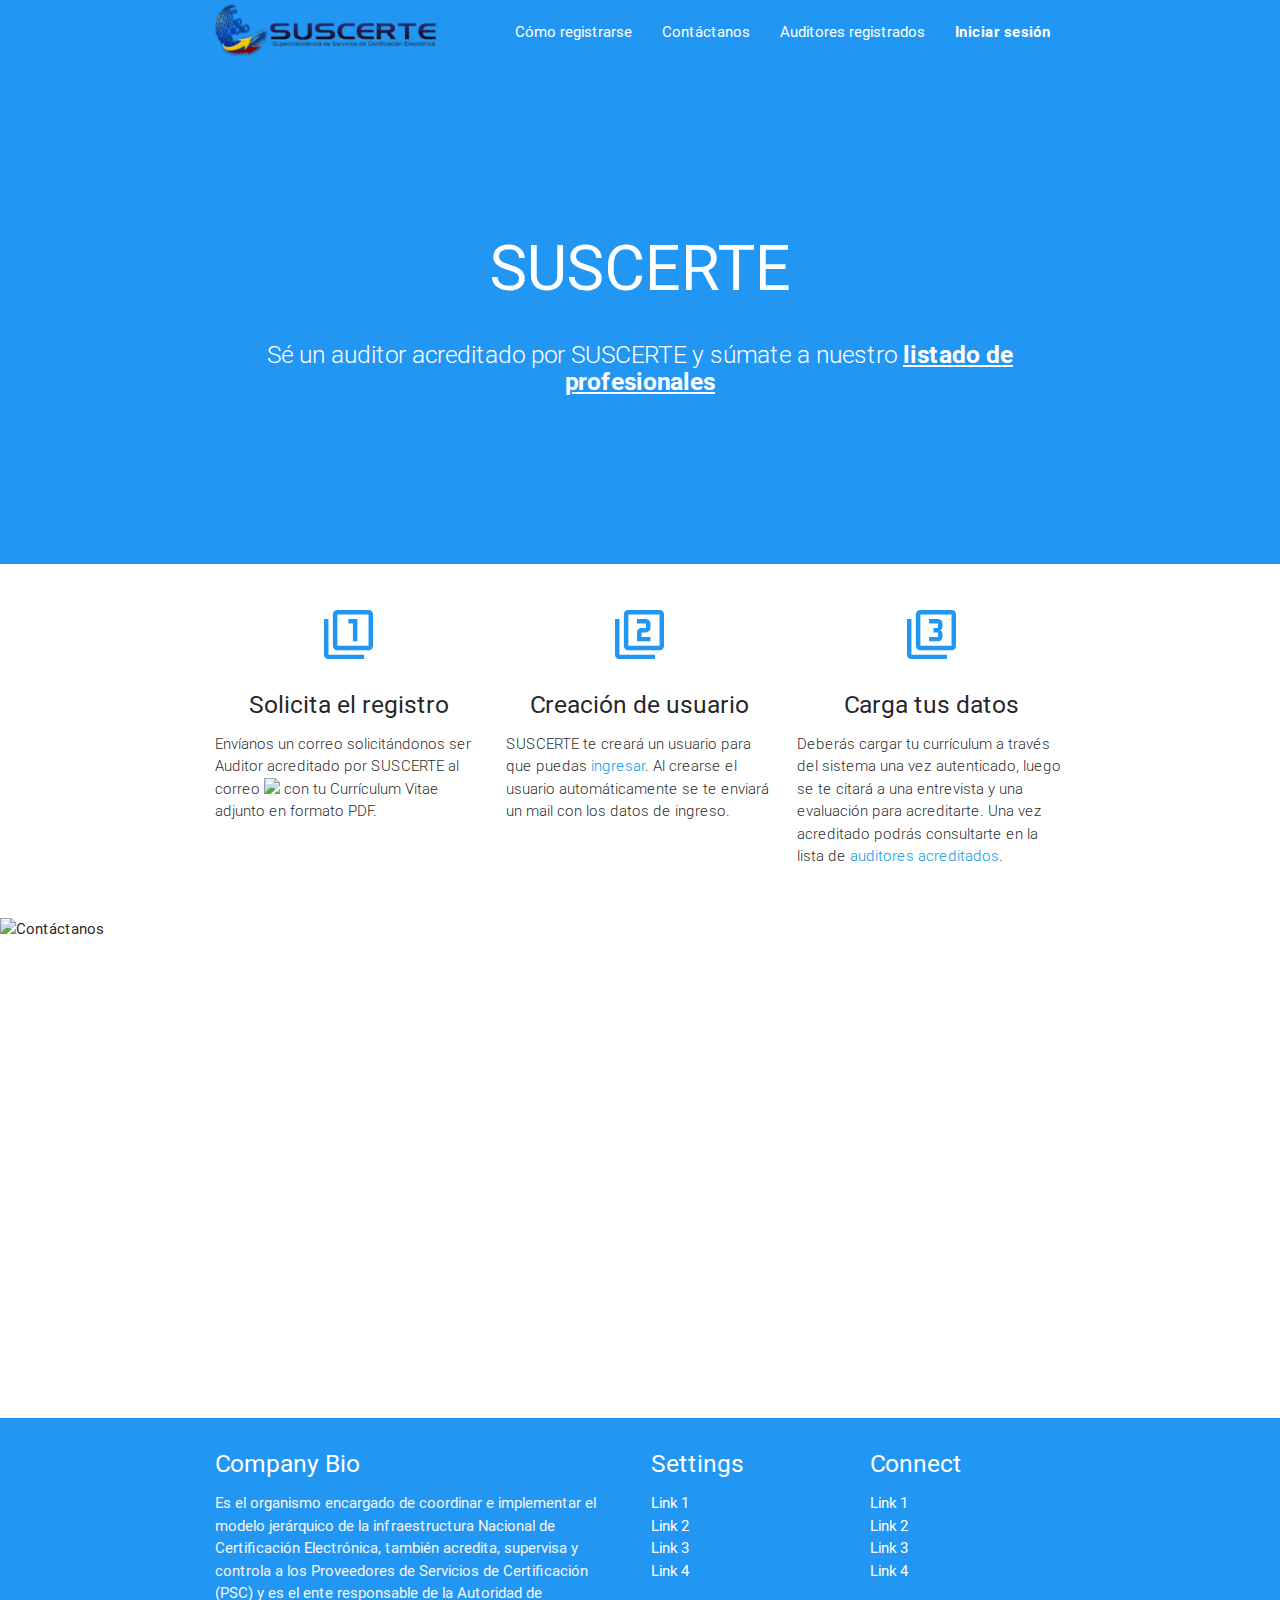
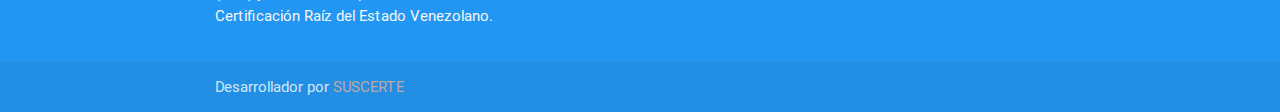
==== index.html @ edab5889 "Mejorando interfaz" ====
<!DOCTYPE html>
<html lang="en">
<head>
  <meta http-equiv="Content-Type" content="text/html; charset=UTF-8"/>
  <meta name="viewport" content="width=device-width, initial-scale=1, maximum-scale=1.0, user-scalable=no"/>
  <link rel="shortcut icon" href="static/images/favicon.ico" />
  <title>Registro de Auditores - SUSCERTE</title>

  <!-- CSS  -->
  <link href="static/css/styles.css" type="text/css" rel="stylesheet" media="screen,projection"/>
  <link href="static/css/materialize.css" type="text/css" rel="stylesheet" media="screen,projection"/>
</head>
<body>

  <header>
  <nav role="navigation" class="blue z-depth-0">
    <div class="nav-wrapper container">
      <a id="logo-container" href="index.html" class="brand-logo black-text"><img height=60px src="static/images/logo_suscerte.png"></a>
      <ul class="right hide-on-med-and-down">
        <li><a href="#">Cómo registrarse</a></li>
        <li><a href="#">Contáctanos</a></li>
        <li><a href="#">Auditores registrados</a></li>
        <li><a href="#"><b>Iniciar sesión</b></a></li>
      </ul>

      <ul id="nav-mobile" class="side-nav blue darken-1">
        <li><a href="#">Cómo registrarse</a></li>
        <li><a href="#">Contáctanos</a></li>
        <li><a href="#">Auditores registrados</a></li>
        <li><a class="active" class=" white-text" href="#"><b>Iniciar sesión</b></a></li>
      </ul>
      <a href="#" data-activates="nav-mobile" class="button-collapse"><i class="mdi-navigation-menu"></i></a>
    </div>
  </nav>
  </header>

  <main>
  
  <div class="parallax-container valign-wrapper">
      <div class="container">
        <h1 class="header center white-text">SUSCERTE</h1>
        <div class="row center">
          <h5 class="header col s12 light white-text">Sé un auditor acreditado por SUSCERTE y súmate a nuestro <b><u><a class="white-text" href=#>listado de profesionales</a></u></b></h5>
        </div>
      </div>
    <div class="parallax blue"></div>
  </div>

  <div class="container">
    <div class="section">
      <!--   Icon Section   -->
      <div class="row">
        <div class="col s12 m4">
          <div class="icon-block">
            <h2 class="center blue-text"><i class="mdi-image-filter-1"></i></h2>
            <h5 class="center">Solicita el registro</h5>

            <p class="light">Envíanos un correo solicitándonos ser Auditor acreditado por SUSCERTE al correo <img src="/main/static/images/correo_ra.png"> con tu Currículum Vitae adjunto en formato PDF.</p>
          </div>
        </div>

        <div class="col s12 m4">
          <div class="icon-block">
            <h2 class="center blue-text"><i class="mdi-image-filter-2"></i></h2>
            <h5 class="center">Creación de usuario</h5>

            <p class="light">SUSCERTE te creará un usuario para que puedas <a href="index.html">ingresar</a>. Al crearse el usuario automáticamente se te enviará un mail con los datos de ingreso.</p>
          </div>
        </div>

        <div class="col s12 m4">
          <div class="icon-block">
            <h2 class="center blue-text"><i class="mdi-image-filter-3"></i></h2>
            <h5 class="center">Carga tus datos</h5>

            <p class="light">Deberás cargar tu currículum a través del sistema una vez autenticado, luego se te citará a una entrevista y una evaluación para acreditarte. Una vez acreditado podrás consultarte en la lista de <a href="{% url 'listado_auditores' %}">auditores acreditados</a>.</p>
          </div>
        </div>
      </div>

    </div>
  </div>


  <div id="index-contact-us" class="parallax-container">
    <div class="section no-pad-bot">
      <div class="container">
        <br /><br />
        <h1 class="center white-text lighten-5">Contáctanos</h1>
        <div class="row center">
          <h5 class="header col s12 light white-text">A modern responsive front-end framework based on Material Design</h5>
        </div>
      </div>
    </div>
    <div class="parallax"><img src="static/images/caracas.jpg" alt="Contáctanos"></div>
  </div>











  
  </main>

  <!--  Scripts-->
  <script src="static/js/jquery-2.1.1.min.js"></script>
  <script src="static/js/materialize.js"></script>
  <script src="static/js/init.js"></script>
  <script>
    $('.datepicker').pickadate({
    selectMonths: true, // Creates a dropdown to control month
    selectYears: 200,
    format: 'dd/mm/yyyy',
    });
  </script>

  </body>
<footer>
  <div class="page-footer blue">
    <div class="container">
      <div class="row">
        <div class="col l6 s12">
          <h5 class="white-text">Company Bio</h5>
          <p class="grey-text text-lighten-4">Es el organismo encargado de coordinar e implementar el modelo jerárquico de la infraestructura Nacional de Certificación Electrónica, también acredita, supervisa y controla a los Proveedores de Servicios de Certificación (PSC) y es el ente responsable de la Autoridad de Certificación Raíz del Estado Venezolano.</p>


        </div>
        <div class="col l3 s12">
          <h5 class="white-text">Settings</h5>
          <ul>
            <li><a class="white-text" href="#!">Link 1</a></li>
            <li><a class="white-text" href="#!">Link 2</a></li>
            <li><a class="white-text" href="#!">Link 3</a></li>
            <li><a class="white-text" href="#!">Link 4</a></li>
          </ul>
        </div>
        <div class="col l3 s12">
          <h5 class="white-text">Connect</h5>
          <ul>
            <li><a class="white-text" href="#!">Link 1</a></li>
            <li><a class="white-text" href="#!">Link 2</a></li>
            <li><a class="white-text" href="#!">Link 3</a></li>
            <li><a class="white-text" href="#!">Link 4</a></li>
          </ul>
        </div>
      </div>
    </div>
    <div class="footer-copyright">
      <div class="container">
      Desarrollador por <a class="brown-text text-lighten-3" href="http://suscerte.gob.ve">SUSCERTE</a>
      </div>
    </div>
  </div>
</footer>
</html>
---- static/css/styles.css ----
body {
    display: flex;
    min-height: 100vh;
    flex-direction: column;
}

main {
    flex: 1 0 auto;
}
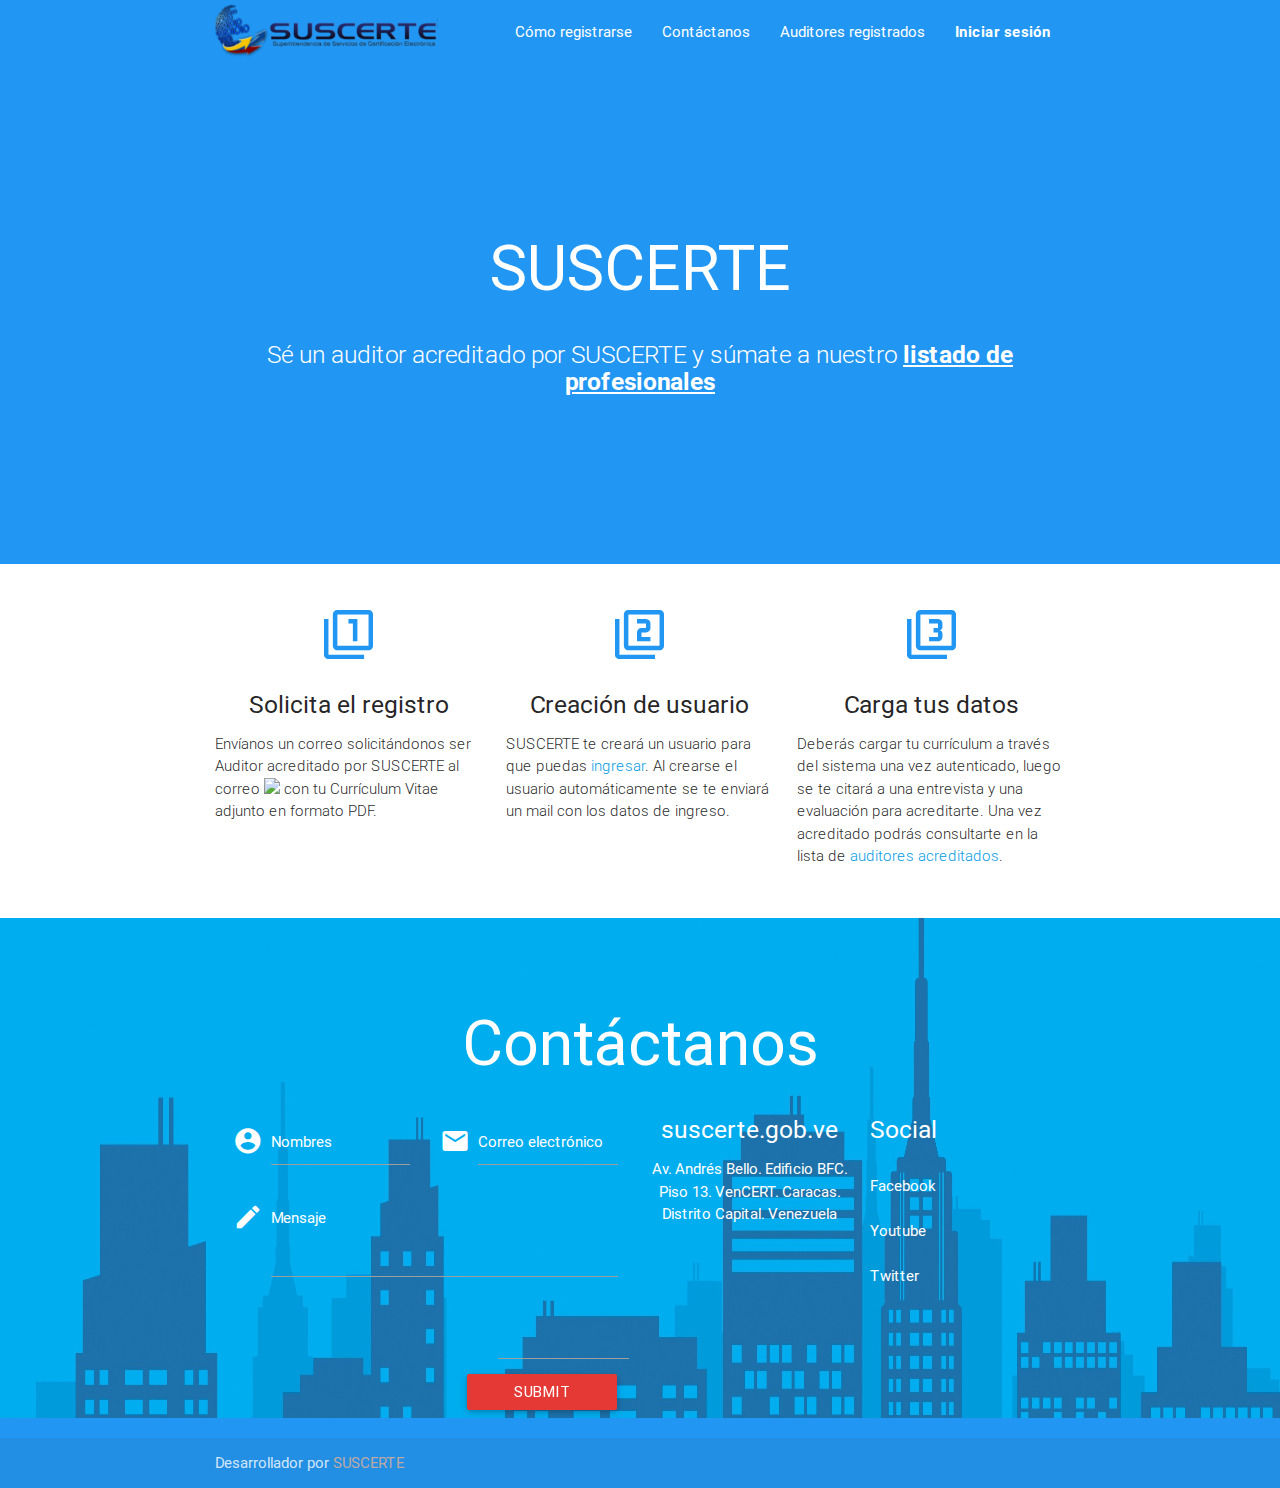
==== commit 953739a0: "Añadiendo dirección física" ====
--- a/index.html
+++ b/index.html
@@ -9,6 +9,7 @@
   <!-- CSS  -->
   <link href="static/css/styles.css" type="text/css" rel="stylesheet" media="screen,projection"/>
   <link href="static/css/materialize.css" type="text/css" rel="stylesheet" media="screen,projection"/>
+  <link href="static/font-awesome/css/font-awesome.css" type="text/css" rel="stylesheet" media="screen,projection"/>
 </head>
 <body>
 
@@ -27,7 +28,7 @@
         <li><a href="#">Cómo registrarse</a></li>
         <li><a href="#">Contáctanos</a></li>
         <li><a href="#">Auditores registrados</a></li>
-        <li><a class="active" class=" white-text" href="#"><b>Iniciar sesión</b></a></li>
+        <li><a class="white-text" href="#"><b>Iniciar sesión</b></a></li>
       </ul>
       <a href="#" data-activates="nav-mobile" class="button-collapse"><i class="mdi-navigation-menu"></i></a>
     </div>
@@ -88,21 +89,77 @@
         <br /><br />
         <h1 class="center white-text lighten-5">Contáctanos</h1>
         <div class="row center">
-          <h5 class="header col s12 light white-text">A modern responsive front-end framework based on Material Design</h5>
+          <div class="col l6 s12">
+
+              <form class="col s12" action="#">
+                  <div class="row">
+                      <div class="input-field col s6">
+                          <i class="mdi-action-account-circle prefix white-text"></i>
+                          <input id="icon_prefix" type="text" class="validate white-text">
+                          <label for="icon_prefix" class="white-text">Nombres</label>
+                      </div>
+                      <div class="input-field col s6">
+                          <i class="mdi-communication-email prefix white-text"></i>
+                          <input id="icon_email" type="email" class="validate white-text">
+                          <label for="icon_email" class="white-text">Correo electrónico</label>
+                      </div>
+
+                      <div class="input-field col s12">
+                          <i class="mdi-editor-mode-edit prefix white-text"></i>
+                          <textarea id="icon_prefix2" class="materialize-textarea white-text"></textarea>
+                          <label for="icon_prefix2" class="white-text">Mensaje</label>
+                      </div>
+
+                      <div class="file-field input-field  col s5">
+                        <div class="btn blue">
+                          <span>Currículum</span>
+                          <input type="file">
+                        </div>
+                      </div>
+
+                      <div class="file-field input-field  col s7">
+                        <div class="file-path-wrapper">
+                          <input class="file-path validate" type="text">
+                        </div>
+                      </div>
+
+                      <div class="col offset-s7 s5">
+                          <button class="btn waves-effect waves-light red darken-1" type="submit" name="action">Submit
+                              <i class="mdi-content-send right white-text"></i>
+                          </button>
+                      </div>
+                  </div>
+              </form>
+          </div>
+          <div class="col l3 s12">
+              <h5 class="white-text"><a class="white-text" href="http://suscerte.gob.ve">suscerte.gob.ve</a></h5>
+              <p class="white-text">Av. Andrés Bello. Edificio BFC. Piso 13. VenCERT. Caracas. Distrito Capital. Venezuela</p>
+          </div>
+          <div class="col l3 s12 left-align">
+              <h5 class="white-text">Social</h5>
+              <ul>
+                  <li>
+                      <a class="white-text" href="https://www.facebook.com/suscerte">
+                          <i class="small fa fa-facebook-square white-text"></i> Facebook
+                      </a>
+                  </li>
+                  <li>
+                      <a class="white-text" href="https://www.youtube.com/user/TeamVenCERT">
+                          <i class="small fa fa-youtube white-text"></i> Youtube
+                      </a>
+                  </li>
+                  <li>
+                      <a class="white-text" href="https://twitter.com/suscerte">
+                          <i class="small fa fa-twitter-square white-text"></i> Twitter
+                      </a>
+                  </li>
+              </ul>
+          </div>
         </div>
       </div>
     </div>
     <div class="parallax"><img src="static/images/caracas.jpg" alt="Contáctanos"></div>
   </div>
-
-
-
-
-
-
-
-
-
 
 
   
@@ -120,36 +177,16 @@
     });
   </script>
 
+  <script>
+  $(document).ready(function() {
+    $('input#input_text, textarea#textarea1').characterCounter();
+  });
+  </script>
+
   </body>
 <footer>
   <div class="page-footer blue">
     <div class="container">
-      <div class="row">
-        <div class="col l6 s12">
-          <h5 class="white-text">Company Bio</h5>
-          <p class="grey-text text-lighten-4">Es el organismo encargado de coordinar e implementar el modelo jerárquico de la infraestructura Nacional de Certificación Electrónica, también acredita, supervisa y controla a los Proveedores de Servicios de Certificación (PSC) y es el ente responsable de la Autoridad de Certificación Raíz del Estado Venezolano.</p>
-
-
-        </div>
-        <div class="col l3 s12">
-          <h5 class="white-text">Settings</h5>
-          <ul>
-            <li><a class="white-text" href="#!">Link 1</a></li>
-            <li><a class="white-text" href="#!">Link 2</a></li>
-            <li><a class="white-text" href="#!">Link 3</a></li>
-            <li><a class="white-text" href="#!">Link 4</a></li>
-          </ul>
-        </div>
-        <div class="col l3 s12">
-          <h5 class="white-text">Connect</h5>
-          <ul>
-            <li><a class="white-text" href="#!">Link 1</a></li>
-            <li><a class="white-text" href="#!">Link 2</a></li>
-            <li><a class="white-text" href="#!">Link 3</a></li>
-            <li><a class="white-text" href="#!">Link 4</a></li>
-          </ul>
-        </div>
-      </div>
     </div>
     <div class="footer-copyright">
       <div class="container">
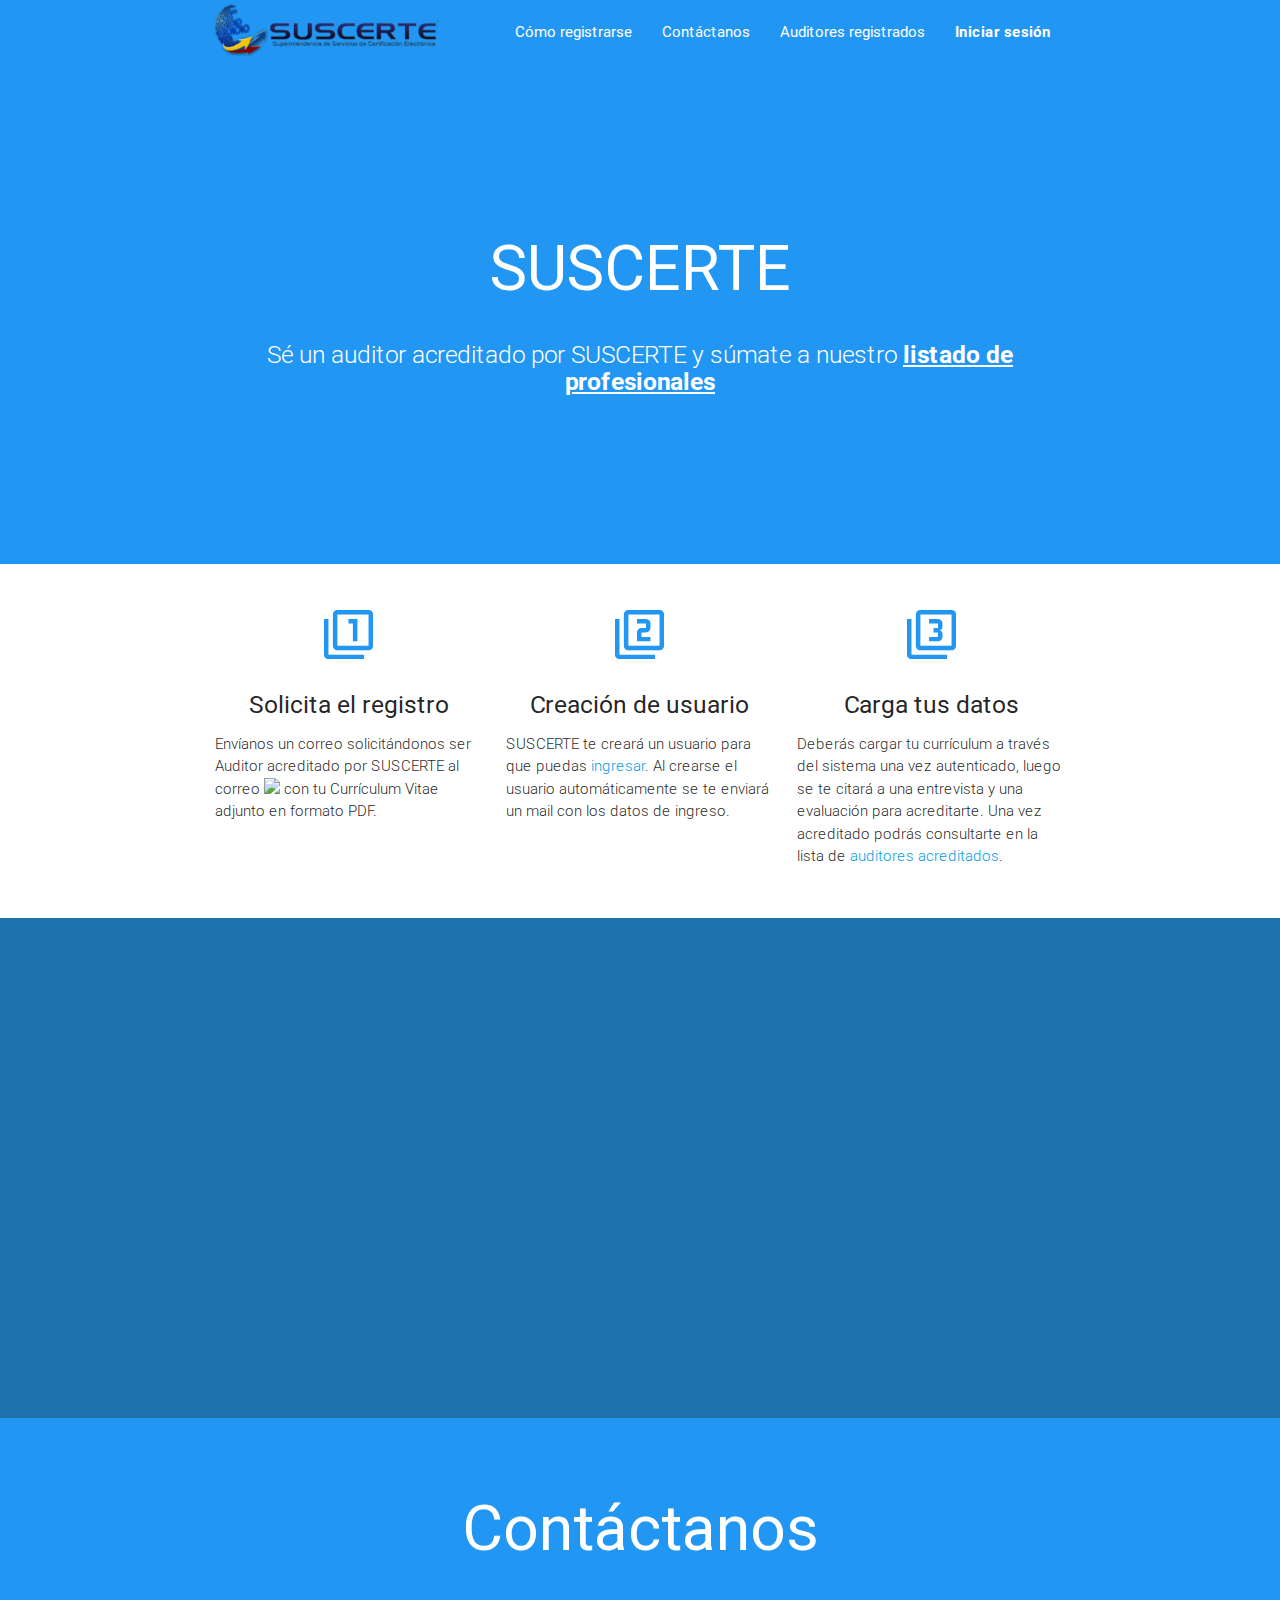
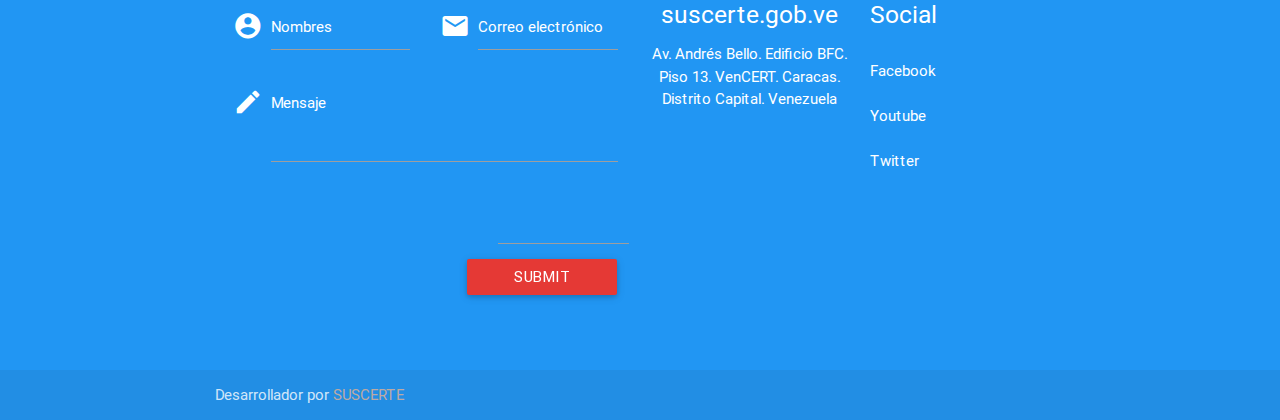
==== commit f46630f5: "Cambiando de ubicación la sección de 'Contáctanos'" ====
--- a/index.html
+++ b/index.html
@@ -85,79 +85,7 @@
 
   <div id="index-contact-us" class="parallax-container">
     <div class="section no-pad-bot">
-      <div class="container">
-        <br /><br />
-        <h1 class="center white-text lighten-5">Contáctanos</h1>
-        <div class="row center">
-          <div class="col l6 s12">
-
-              <form class="col s12" action="#">
-                  <div class="row">
-                      <div class="input-field col s6">
-                          <i class="mdi-action-account-circle prefix white-text"></i>
-                          <input id="icon_prefix" type="text" class="validate white-text">
-                          <label for="icon_prefix" class="white-text">Nombres</label>
-                      </div>
-                      <div class="input-field col s6">
-                          <i class="mdi-communication-email prefix white-text"></i>
-                          <input id="icon_email" type="email" class="validate white-text">
-                          <label for="icon_email" class="white-text">Correo electrónico</label>
-                      </div>
-
-                      <div class="input-field col s12">
-                          <i class="mdi-editor-mode-edit prefix white-text"></i>
-                          <textarea id="icon_prefix2" class="materialize-textarea white-text"></textarea>
-                          <label for="icon_prefix2" class="white-text">Mensaje</label>
-                      </div>
-
-                      <div class="file-field input-field  col s5">
-                        <div class="btn blue">
-                          <span>Currículum</span>
-                          <input type="file">
-                        </div>
-                      </div>
-
-                      <div class="file-field input-field  col s7">
-                        <div class="file-path-wrapper">
-                          <input class="file-path validate" type="text">
-                        </div>
-                      </div>
-
-                      <div class="col offset-s7 s5">
-                          <button class="btn waves-effect waves-light red darken-1" type="submit" name="action">Submit
-                              <i class="mdi-content-send right white-text"></i>
-                          </button>
-                      </div>
-                  </div>
-              </form>
-          </div>
-          <div class="col l3 s12">
-              <h5 class="white-text"><a class="white-text" href="http://suscerte.gob.ve">suscerte.gob.ve</a></h5>
-              <p class="white-text">Av. Andrés Bello. Edificio BFC. Piso 13. VenCERT. Caracas. Distrito Capital. Venezuela</p>
-          </div>
-          <div class="col l3 s12 left-align">
-              <h5 class="white-text">Social</h5>
-              <ul>
-                  <li>
-                      <a class="white-text" href="https://www.facebook.com/suscerte">
-                          <i class="small fa fa-facebook-square white-text"></i> Facebook
-                      </a>
-                  </li>
-                  <li>
-                      <a class="white-text" href="https://www.youtube.com/user/TeamVenCERT">
-                          <i class="small fa fa-youtube white-text"></i> Youtube
-                      </a>
-                  </li>
-                  <li>
-                      <a class="white-text" href="https://twitter.com/suscerte">
-                          <i class="small fa fa-twitter-square white-text"></i> Twitter
-                      </a>
-                  </li>
-              </ul>
-          </div>
-        </div>
-      </div>
-    </div>
+      
     <div class="parallax"><img src="static/images/caracas.jpg" alt="Contáctanos"></div>
   </div>
 
@@ -184,10 +112,80 @@
   </script>
 
   </body>
-<footer>
+<footer class="blue">
+  <div class="container">
+    <br /><br />
+    <h1 class="center white-text lighten-5">Contáctanos</h1>
+    <div class="row center">
+      <div class="col l6 s12">
+
+          <form class="col s12" action="#">
+              <div class="row">
+                  <div class="input-field col s6">
+                      <i class="mdi-action-account-circle prefix white-text"></i>
+                      <input id="icon_prefix" type="text" class="validate white-text">
+                      <label for="icon_prefix" class="white-text">Nombres</label>
+                  </div>
+                  <div class="input-field col s6">
+                      <i class="mdi-communication-email prefix white-text"></i>
+                      <input id="icon_email" type="email" class="validate white-text">
+                      <label for="icon_email" class="white-text">Correo electrónico</label>
+                  </div>
+
+                  <div class="input-field col s12">
+                      <i class="mdi-editor-mode-edit prefix white-text"></i>
+                      <textarea id="icon_prefix2" class="materialize-textarea white-text"></textarea>
+                      <label for="icon_prefix2" class="white-text">Mensaje</label>
+                  </div>
+
+                  <div class="file-field input-field  col s5">
+                    <div class="btn blue">
+                      <span>Currículum</span>
+                      <input type="file">
+                    </div>
+                  </div>
+
+                  <div class="file-field input-field  col s7">
+                    <div class="file-path-wrapper">
+                      <input class="file-path validate" type="text">
+                    </div>
+                  </div>
+
+                  <div class="col offset-s7 s5">
+                      <button class="btn waves-effect waves-light red darken-1" type="submit" name="action">Submit
+                          <i class="mdi-content-send right white-text"></i>
+                      </button>
+                  </div>
+              </div>
+          </form>
+      </div>
+      <div class="col l3 s12">
+          <h5 class="white-text"><a class="white-text" href="http://suscerte.gob.ve">suscerte.gob.ve</a></h5>
+          <p class="white-text">Av. Andrés Bello. Edificio BFC. Piso 13. VenCERT. Caracas. Distrito Capital. Venezuela</p>
+      </div>
+      <div class="col l3 s12 left-align">
+          <h5 class="white-text">Social</h5>
+          <ul>
+              <li>
+                  <a class="white-text" href="https://www.facebook.com/suscerte">
+                      <i class="small fa fa-facebook-square white-text"></i> Facebook
+                  </a>
+              </li>
+              <li>
+                  <a class="white-text" href="https://www.youtube.com/user/TeamVenCERT">
+                      <i class="small fa fa-youtube white-text"></i> Youtube
+                  </a>
+              </li>
+              <li>
+                  <a class="white-text" href="https://twitter.com/suscerte">
+                      <i class="small fa fa-twitter-square white-text"></i> Twitter
+                  </a>
+              </li>
+          </ul>
+      </div>
+    </div>
+  </div>
   <div class="page-footer blue">
-    <div class="container">
-    </div>
     <div class="footer-copyright">
       <div class="container">
       Desarrollador por <a class="brown-text text-lighten-3" href="http://suscerte.gob.ve">SUSCERTE</a>
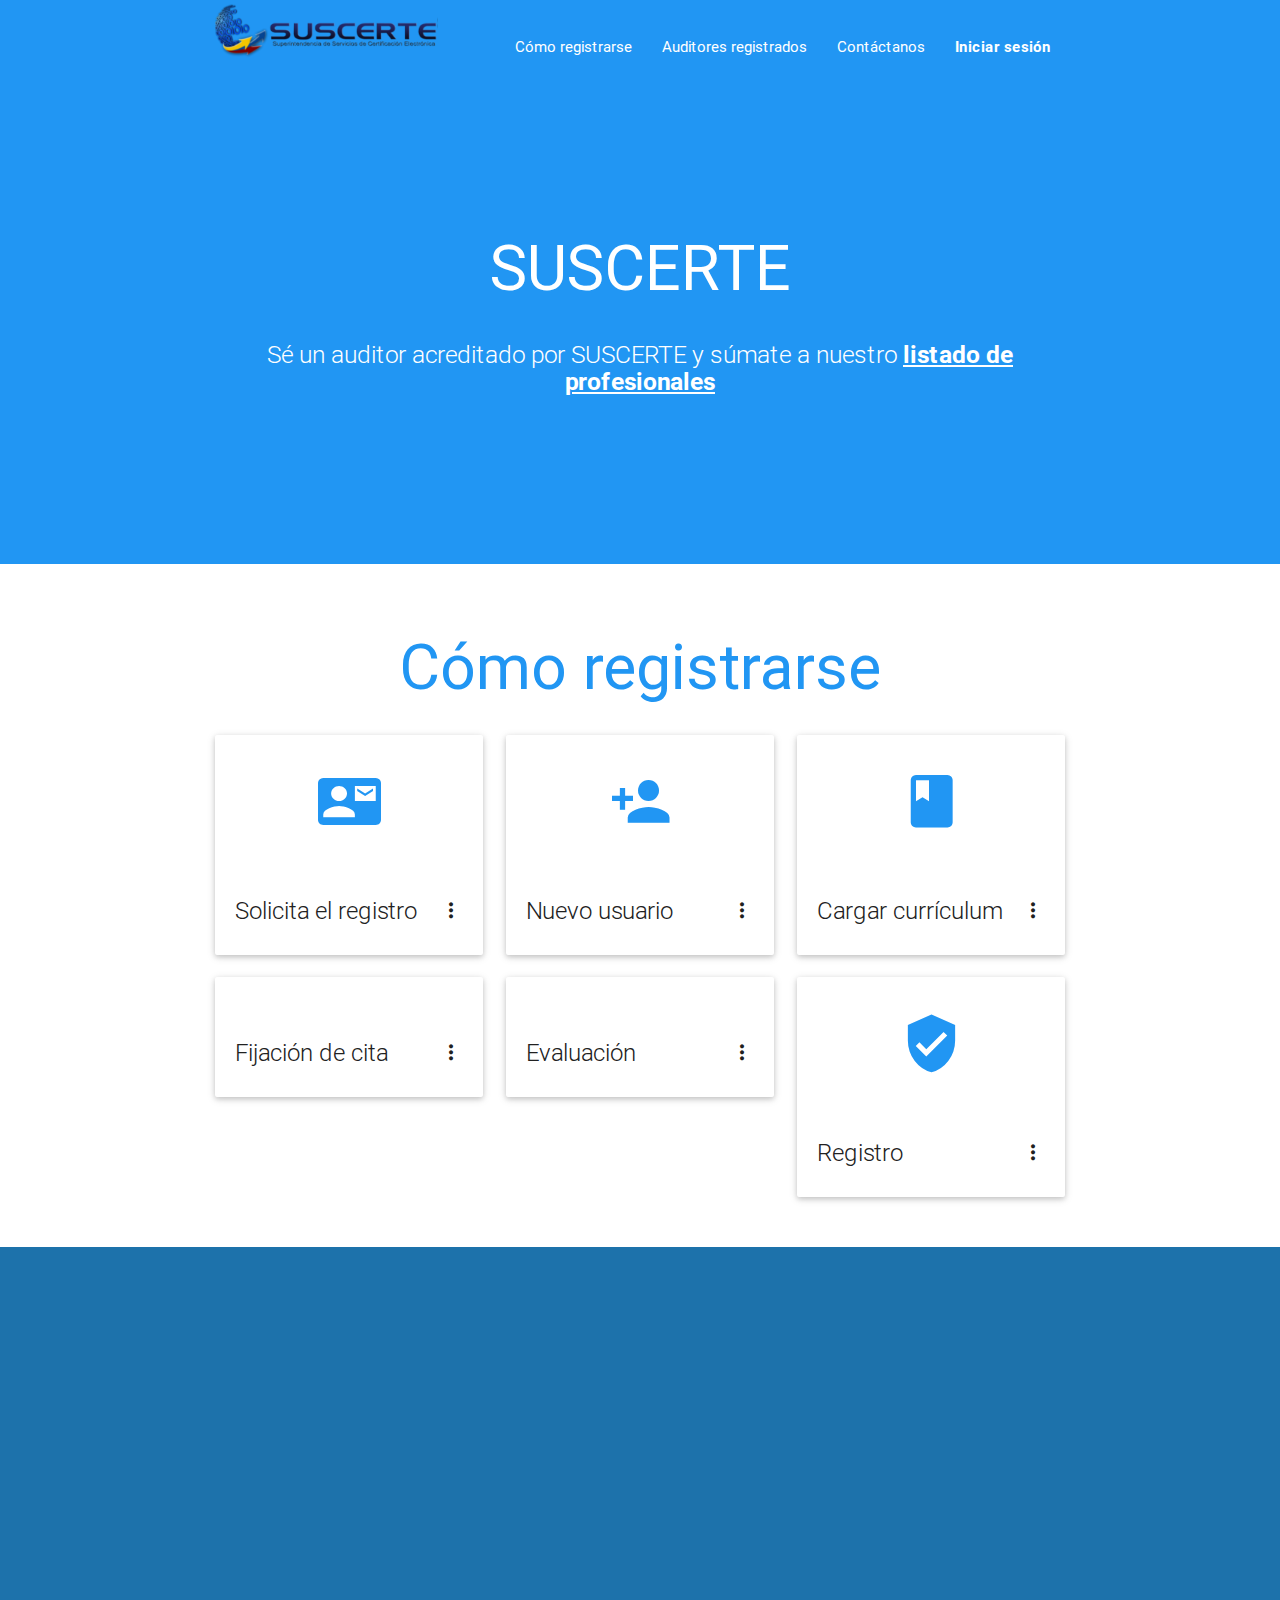
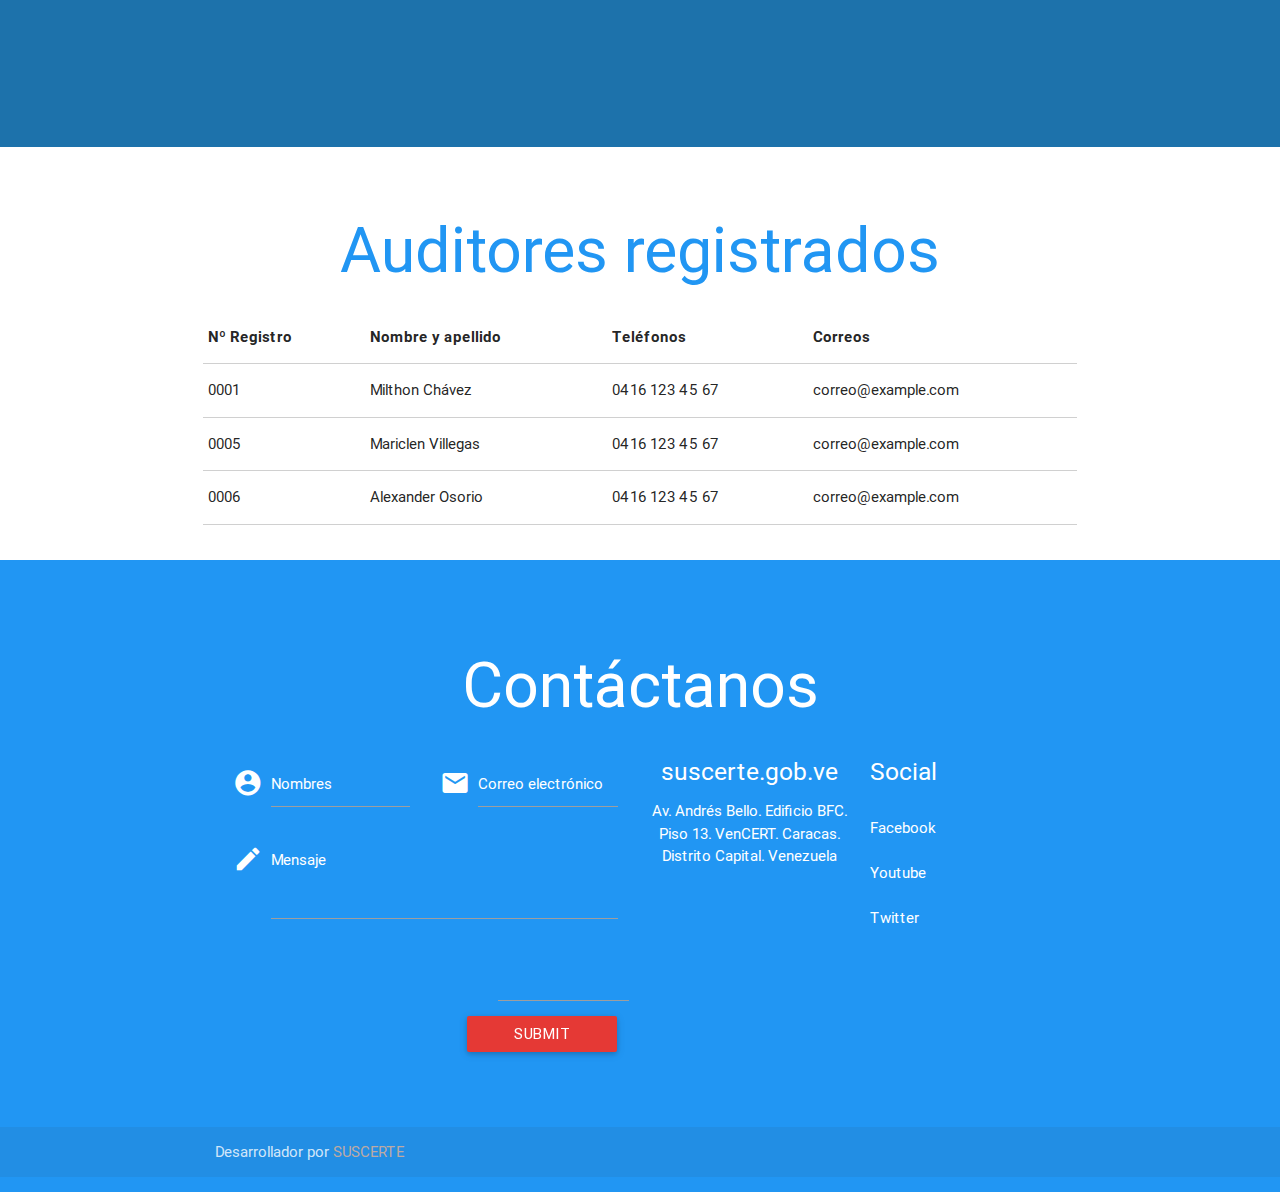
==== commit f16a0f41: "Añadiendo tabla de auditores registrados" ====
--- a/index.html
+++ b/index.html
@@ -14,105 +14,193 @@
 <body>
 
   <header>
-  <nav role="navigation" class="blue z-depth-0">
-    <div class="nav-wrapper container">
-      <a id="logo-container" href="index.html" class="brand-logo black-text"><img height=60px src="static/images/logo_suscerte.png"></a>
-      <ul class="right hide-on-med-and-down">
-        <li><a href="#">Cómo registrarse</a></li>
-        <li><a href="#">Contáctanos</a></li>
-        <li><a href="#">Auditores registrados</a></li>
-        <li><a href="#"><b>Iniciar sesión</b></a></li>
-      </ul>
-
-      <ul id="nav-mobile" class="side-nav blue darken-1">
-        <li><a href="#">Cómo registrarse</a></li>
-        <li><a href="#">Contáctanos</a></li>
-        <li><a href="#">Auditores registrados</a></li>
-        <li><a class="white-text" href="#"><b>Iniciar sesión</b></a></li>
-      </ul>
-      <a href="#" data-activates="nav-mobile" class="button-collapse"><i class="mdi-navigation-menu"></i></a>
-    </div>
-  </nav>
+    <div class="navbar-fixed">
+      <nav class="blue">
+        <div class="nav-wrapper container">
+          <a id="logo-container" href="index.html" class="brand-logo black-text"><img height=60px src="static/images/logo_suscerte.png"></a>
+          <ul class="right hide-on-med-and-down section">
+            <li><a href="#como_registrarse">Cómo registrarse</a></li>
+            <li><a href="#auditores">Auditores registrados</a></li>
+            <li><a href="#contacto">Contáctanos</a></li>
+            <li><a href="#"><b>Iniciar sesión</b></a></li>
+          </ul>
+
+          <ul id="nav-mobile" class="side-nav blue darken-1">
+            <li><a href="#como_registrarse">Cómo registrarse</a></li>
+            <li><a href="#auditores">Auditores registrados</a></li>
+            <li><a href="#contacto">Contáctanos</a></li>
+            <li><a class="white-text" href="#"><b>Iniciar sesión</b></a></li>
+          </ul>
+          <a href="#" data-activates="nav-mobile" class="button-collapse"><i class="mdi-navigation-menu"></i></a>
+        </div>
+      </nav>
+    </div>
   </header>
 
   <main>
-  
-  <div class="parallax-container valign-wrapper">
-      <div class="container">
-        <h1 class="header center white-text">SUSCERTE</h1>
-        <div class="row center">
-          <h5 class="header col s12 light white-text">Sé un auditor acreditado por SUSCERTE y súmate a nuestro <b><u><a class="white-text" href=#>listado de profesionales</a></u></b></h5>
+    <div class="parallax-container valign-wrapper">
+        <div class="container">
+          <h1 class="header center white-text">SUSCERTE</h1>
+          <div class="row center">
+            <h5 class="header col s12 light white-text">Sé un auditor acreditado por SUSCERTE y súmate a nuestro <b><u><a class="white-text" href=#>listado de profesionales</a></u></b></h5>
+          </div>
         </div>
-      </div>
-    <div class="parallax blue"></div>
-  </div>
-
-  <div class="container">
-    <div class="section">
-      <!--   Icon Section   -->
-      <div class="row">
-        <div class="col s12 m4">
-          <div class="icon-block">
-            <h2 class="center blue-text"><i class="mdi-image-filter-1"></i></h2>
-            <h5 class="center">Solicita el registro</h5>
-
-            <p class="light">Envíanos un correo solicitándonos ser Auditor acreditado por SUSCERTE al correo <img src="/main/static/images/correo_ra.png"> con tu Currículum Vitae adjunto en formato PDF.</p>
+      <div class="parallax blue"></div>
+    </div>
+
+    <div class="container">
+      <div class="section scrollspy" id="como_registrarse">
+        <br />
+        <h1 class="center blue-text">Cómo registrarse</h1>
+        <!--   Icon Section   -->
+        <div class="row">
+          <div class="col s12 m4">
+            <div class="card">
+              <div class="card-image waves-effect waves-block waves-light">
+              <h1 class="center blue-text"><i class="mdi-communication-quick-contacts-mail"></i></h1>
+              </div>
+              <div class="card-content">
+                <span class="card-title activator grey-text text-darken-4">Solicita el registro <i class="mdi-navigation-more-vert right"></i></span>
+              </div>
+              <div class="card-reveal">
+                <span class="card-title grey-text text-darken-4">Solicita el registro <i class="mdi-navigation-close right"></i></span>
+                <p>Envíanos un correo solicitándonos ser Auditor acreditado por SUSCERTE al correo <img src="static/images/correo_ra.png"> con tu Currículum Vitae adjunto en formato PDF.</p>
+              </div>
+            </div>
+          </div>
+
+          <div class="col s12 m4">
+            <div class="card">
+              <div class="card-image waves-effect waves-block waves-light">
+              <h1 class="center blue-text"><i class="mdi-social-person-add"></i></h1>
+              </div>
+              <div class="card-content">
+                <span class="card-title activator grey-text text-darken-4">Nuevo usuario <i class="mdi-navigation-more-vert right"></i></span>
+              </div>
+              <div class="card-reveal">
+                <span class="card-title grey-text text-darken-4">Nuevo usuario <i class="mdi-navigation-close right"></i></span>
+                <p class="light">SUSCERTE te creará un usuario para que puedas <a href="index.html">ingresar</a>. Al crearse el usuario automáticamente se te enviará un mail con los datos de ingreso.</p>
+              </div>
+            </div>
+          </div>
+
+          <div class="col s12 m4">
+            <div class="card">
+              <div class="card-image waves-effect waves-block waves-light">
+              <h1 class="center blue-text"><i class="mdi-action-book"></i></h1>
+              </div>
+              <div class="card-content">
+                <span class="card-title activator grey-text text-darken-4">Cargar currículum <i class="mdi-navigation-more-vert right"></i></span>
+              </div>
+              <div class="card-reveal">
+                <span class="card-title grey-text text-darken-4">Cargar currículum <i class="mdi-navigation-close right"></i></span>
+                <p class="light">Deberás cargar tu currículum a través del sistema una vez te hayas autenticado.</p>
+              </div>
+            </div>
+          </div>
+
+          <div class="col s12 m4">
+            <div class="card">
+              <div class="card-image waves-effect waves-block waves-light">
+              <h1 class="center blue-text"><i class="fa fa-calendar"></i></h1>
+              </div>
+              <div class="card-content">
+                <span class="card-title activator grey-text text-darken-4">Fijación de cita <i class="mdi-navigation-more-vert right"></i></span>
+              </div>
+              <div class="card-reveal">
+                <span class="card-title grey-text text-darken-4">Fijación de cita <i class="mdi-navigation-close right"></i></span>
+                <p class="light">Te citaremos a una entrevista con un panel de especialistas del área de seguridad de la información, la auditoría, y la certificación electrónica y criptografía.</p>
+              </div>
+            </div>
+          </div>
+
+          <div class="col s12 m4">
+            <div class="card">
+              <div class="card-image waves-effect waves-block waves-light">
+              <h1 class="center blue-text"><i class="fa fa-pencil-square-o"></i></h1>
+              </div>
+              <div class="card-content">
+                <span class="card-title activator grey-text text-darken-4">Evaluación <i class="mdi-navigation-more-vert right"></i></span>
+              </div>
+              <div class="card-reveal">
+                <span class="card-title grey-text text-darken-4">Evaluación <i class="mdi-navigation-close right"></i></span>
+                <p class="light">Presentarás una evaluación sobre una gama de administración de claves públicas, auditorías y estándares de seguridad.</p>
+              </div>
+            </div>
+          </div>
+
+          <div class="col s12 m4">
+            <div class="card">
+              <div class="card-image waves-effect waves-block waves-light">
+              <h1 class="center blue-text"><i class="mdi-action-verified-user"></i></h1>
+              </div>
+              <div class="card-content">
+                <span class="card-title activator grey-text text-darken-4">Registro <i class="mdi-navigation-more-vert right"></i></span>
+              </div>
+              <div class="card-reveal">
+                <span class="card-title grey-text text-darken-4">Registro <i class="mdi-navigation-close right"></i></span>
+                <p class="light">Una vez acreditado podrás consultarte en la lista de <a href="{% url 'listado_auditores' %}">auditores acreditados</a>.</p>
+              </div>
+            </div>
           </div>
         </div>
-
-        <div class="col s12 m4">
-          <div class="icon-block">
-            <h2 class="center blue-text"><i class="mdi-image-filter-2"></i></h2>
-            <h5 class="center">Creación de usuario</h5>
-
-            <p class="light">SUSCERTE te creará un usuario para que puedas <a href="index.html">ingresar</a>. Al crearse el usuario automáticamente se te enviará un mail con los datos de ingreso.</p>
-          </div>
+      </div>
+    </div>
+
+    <div class="parallax-container">
+      <div class="section no-pad-bot">
+        <div class="parallax"><img src="static/images/caracas.jpg" alt="Contáctanos"></div>
+      </div>
+    </div>
+
+
+    <div class="container">
+        <div class="section scrollspy" id="auditores">
+          <br />
+          <h1 class="center blue-text">Auditores registrados</h1>
+          <!--   Icon Section   -->
+          <div class="row">
+            <table class="bordered responsive-table hoverable">
+              <thead>
+                <tr>
+                    <th data-field="id">Nº Registro</th>
+                    <th data-field="name">Nombre y apellido</th>
+                    <th data-field="phone">Teléfonos</th>
+                    <th data-field="email">Correos</th>
+                </tr>
+              </thead>
+
+              <tbody>
+                <tr>
+                  <td>0001</td>
+                  <td>Milthon Chávez</td>
+                  <td>0416 123 45 67</td>
+                  <td>correo@example.com</td>
+                </tr>
+                <tr>
+                  <td>0005</td>
+                  <td>Mariclen Villegas</td>
+                  <td>0416 123 45 67</td>
+                  <td>correo@example.com</td>
+                </tr>
+                <tr>
+                  <td>0006</td>
+                  <td>Alexander Osorio</td>
+                  <td>0416 123 45 67</td>
+                  <td>correo@example.com</td>
+                </tr>
+              </tbody>
+          </table>
         </div>
-
-        <div class="col s12 m4">
-          <div class="icon-block">
-            <h2 class="center blue-text"><i class="mdi-image-filter-3"></i></h2>
-            <h5 class="center">Carga tus datos</h5>
-
-            <p class="light">Deberás cargar tu currículum a través del sistema una vez autenticado, luego se te citará a una entrevista y una evaluación para acreditarte. Una vez acreditado podrás consultarte en la lista de <a href="{% url 'listado_auditores' %}">auditores acreditados</a>.</p>
-          </div>
-        </div>
-      </div>
-
-    </div>
-  </div>
-
-
-  <div id="index-contact-us" class="parallax-container">
-    <div class="section no-pad-bot">
-      
-    <div class="parallax"><img src="static/images/caracas.jpg" alt="Contáctanos"></div>
-  </div>
+      </div>
+    </div>
 
 
   
   </main>
 
-  <!--  Scripts-->
-  <script src="static/js/jquery-2.1.1.min.js"></script>
-  <script src="static/js/materialize.js"></script>
-  <script src="static/js/init.js"></script>
-  <script>
-    $('.datepicker').pickadate({
-    selectMonths: true, // Creates a dropdown to control month
-    selectYears: 200,
-    format: 'dd/mm/yyyy',
-    });
-  </script>
-
-  <script>
-  $(document).ready(function() {
-    $('input#input_text, textarea#textarea1').characterCounter();
-  });
-  </script>
-
   </body>
-<footer class="blue">
+<footer class="blue section scrollspy" id="contacto">
   <div class="container">
     <br /><br />
     <h1 class="center white-text lighten-5">Contáctanos</h1>
@@ -192,6 +280,25 @@
       </div>
     </div>
   </div>
+
+  <!--  Scripts-->
+  <script src="static/js/jquery-2.1.1.min.js"></script>
+  <script src="static/js/materialize.js"></script>
+  <script src="static/js/init.js"></script>
+  <script>
+    $('.datepicker').pickadate({
+    selectMonths: true, // Creates a dropdown to control month
+    selectYears: 200,
+    format: 'dd/mm/yyyy',
+    });
+  </script>
+
+  <script>
+  $(document).ready(function() {
+    $('input#input_text, textarea#textarea1').characterCounter();
+  });
+  </script>
+
 </footer>
 </html>
   
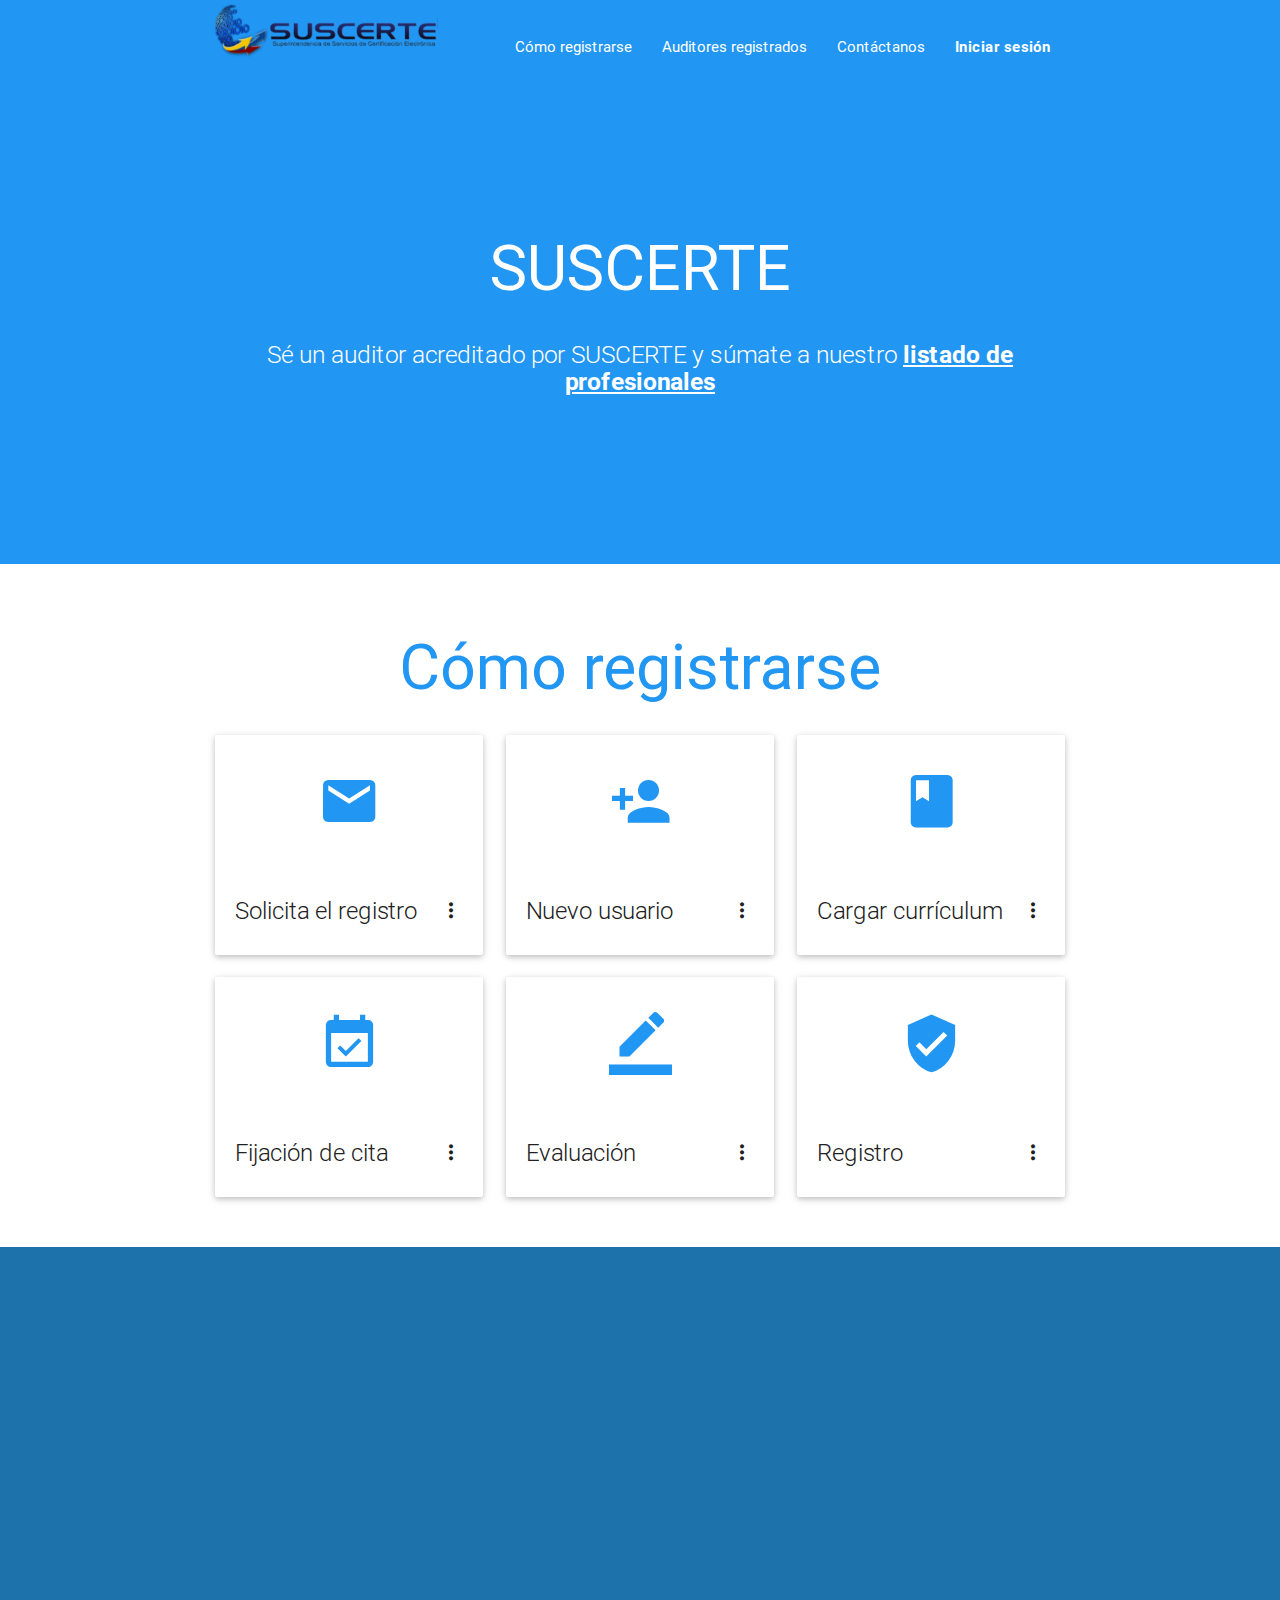
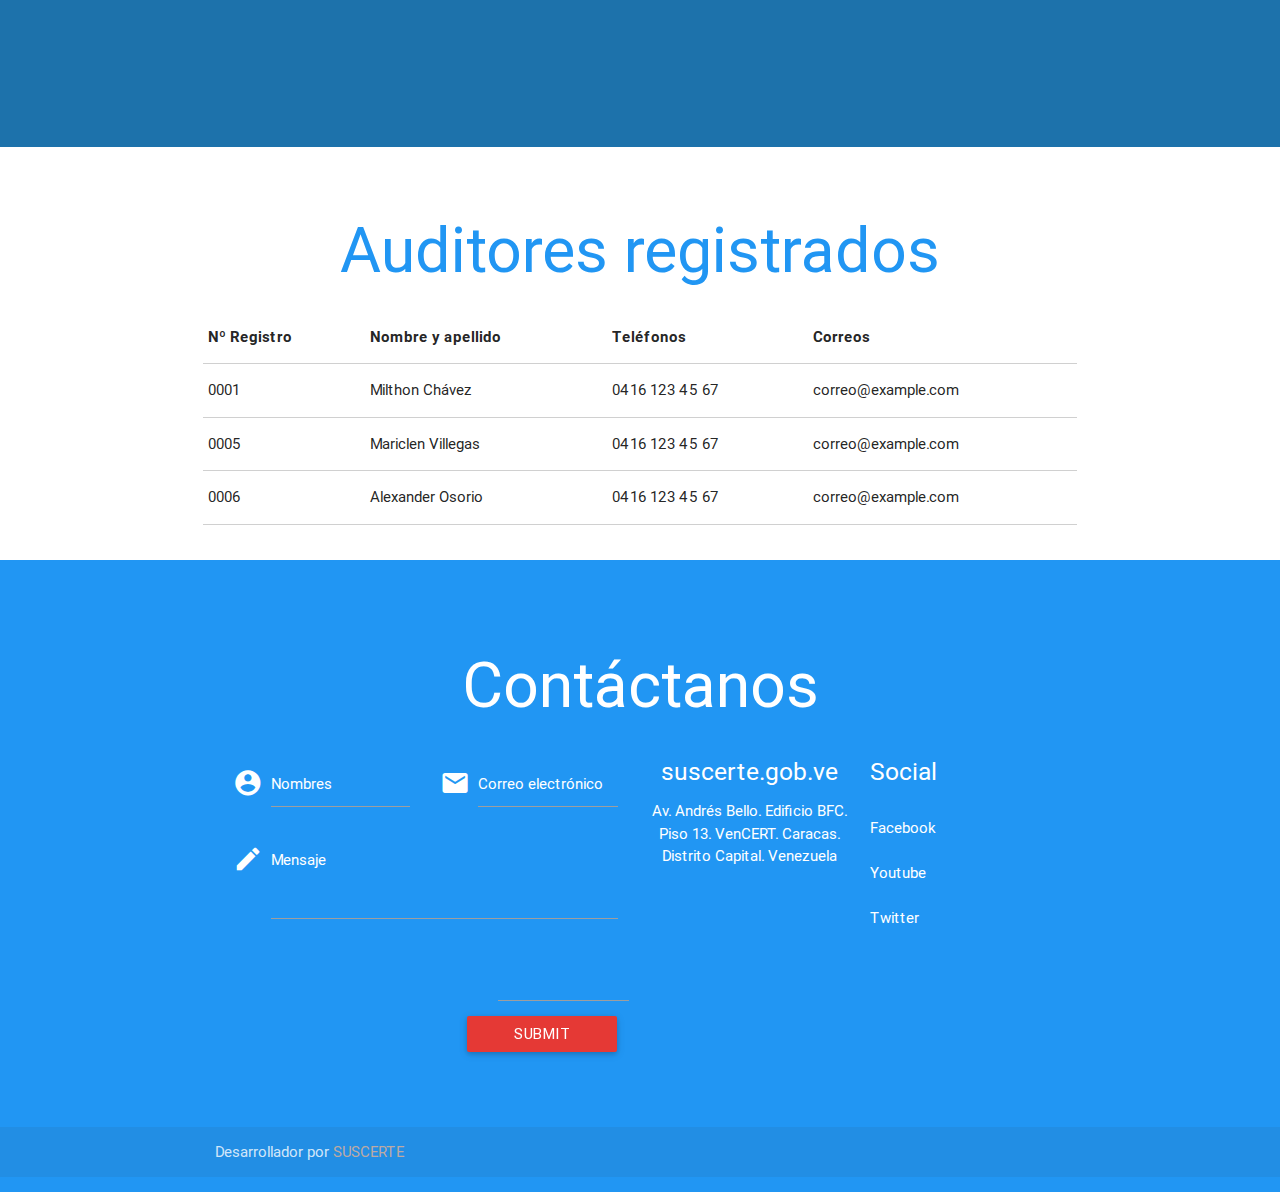
==== commit 14f63a30: "Corrigiendo íconos" ====
--- a/index.html
+++ b/index.html
@@ -54,22 +54,22 @@
         <h1 class="center blue-text">Cómo registrarse</h1>
         <!--   Icon Section   -->
         <div class="row">
-          <div class="col s12 m4">
-            <div class="card">
-              <div class="card-image waves-effect waves-block waves-light">
-              <h1 class="center blue-text"><i class="mdi-communication-quick-contacts-mail"></i></h1>
+          <div class="col s12 m6 l4">
+            <div class="card">
+              <div class="card-image waves-effect waves-block waves-light">
+              <h1 class="center blue-text"><i class="mdi-maps-local-post-office"></i></h1>
               </div>
               <div class="card-content">
                 <span class="card-title activator grey-text text-darken-4">Solicita el registro <i class="mdi-navigation-more-vert right"></i></span>
               </div>
               <div class="card-reveal">
                 <span class="card-title grey-text text-darken-4">Solicita el registro <i class="mdi-navigation-close right"></i></span>
-                <p>Envíanos un correo solicitándonos ser Auditor acreditado por SUSCERTE al correo <img src="static/images/correo_ra.png"> con tu Currículum Vitae adjunto en formato PDF.</p>
-              </div>
-            </div>
-          </div>
-
-          <div class="col s12 m4">
+                <p class="light">Envíanos un correo solicitándonos ser Auditor acreditado por SUSCERTE al correo <img src="static/images/correo_ra.png"> con tu Currículum Vitae adjunto en formato PDF.</p>
+              </div>
+            </div>
+          </div>
+
+          <div class="col s12 m6 l4">
             <div class="card">
               <div class="card-image waves-effect waves-block waves-light">
               <h1 class="center blue-text"><i class="mdi-social-person-add"></i></h1>
@@ -84,7 +84,7 @@
             </div>
           </div>
 
-          <div class="col s12 m4">
+          <div class="col s12 m6 l4">
             <div class="card">
               <div class="card-image waves-effect waves-block waves-light">
               <h1 class="center blue-text"><i class="mdi-action-book"></i></h1>
@@ -98,26 +98,26 @@
               </div>
             </div>
           </div>
-
-          <div class="col s12 m4">
-            <div class="card">
-              <div class="card-image waves-effect waves-block waves-light">
-              <h1 class="center blue-text"><i class="fa fa-calendar"></i></h1>
+          
+          <div class="col s12 m6 l4">
+            <div class="card">
+              <div class="card-image waves-effect waves-block waves-light">
+              <h1 class="center blue-text"><i class="mdi-notification-event-available"></i></h1>
               </div>
               <div class="card-content">
                 <span class="card-title activator grey-text text-darken-4">Fijación de cita <i class="mdi-navigation-more-vert right"></i></span>
               </div>
               <div class="card-reveal">
-                <span class="card-title grey-text text-darken-4">Fijación de cita <i class="mdi-navigation-close right"></i></span>
+                <span class="card-title grey-text text-darken-4">Fijación de cita<i class="mdi-navigation-close right"></i></span>
                 <p class="light">Te citaremos a una entrevista con un panel de especialistas del área de seguridad de la información, la auditoría, y la certificación electrónica y criptografía.</p>
               </div>
             </div>
           </div>
 
-          <div class="col s12 m4">
-            <div class="card">
-              <div class="card-image waves-effect waves-block waves-light">
-              <h1 class="center blue-text"><i class="fa fa-pencil-square-o"></i></h1>
+          <div class="col s12 m6 l4">
+            <div class="card">
+              <div class="card-image waves-effect waves-block waves-light">
+              <h1 class="center blue-text"><i class="mdi-editor-border-color"></i></h1>
               </div>
               <div class="card-content">
                 <span class="card-title activator grey-text text-darken-4">Evaluación <i class="mdi-navigation-more-vert right"></i></span>
@@ -129,7 +129,7 @@
             </div>
           </div>
 
-          <div class="col s12 m4">
+          <div class="col s12 m6 l4">
             <div class="card">
               <div class="card-image waves-effect waves-block waves-light">
               <h1 class="center blue-text"><i class="mdi-action-verified-user"></i></h1>
@@ -143,6 +143,7 @@
               </div>
             </div>
           </div>
+
         </div>
       </div>
     </div>
@@ -155,7 +156,7 @@
 
 
     <div class="container">
-        <div class="section scrollspy" id="auditores">
+        <div class="section scrollspy" id="como_registrarse">
           <br />
           <h1 class="center blue-text">Auditores registrados</h1>
           <!--   Icon Section   -->
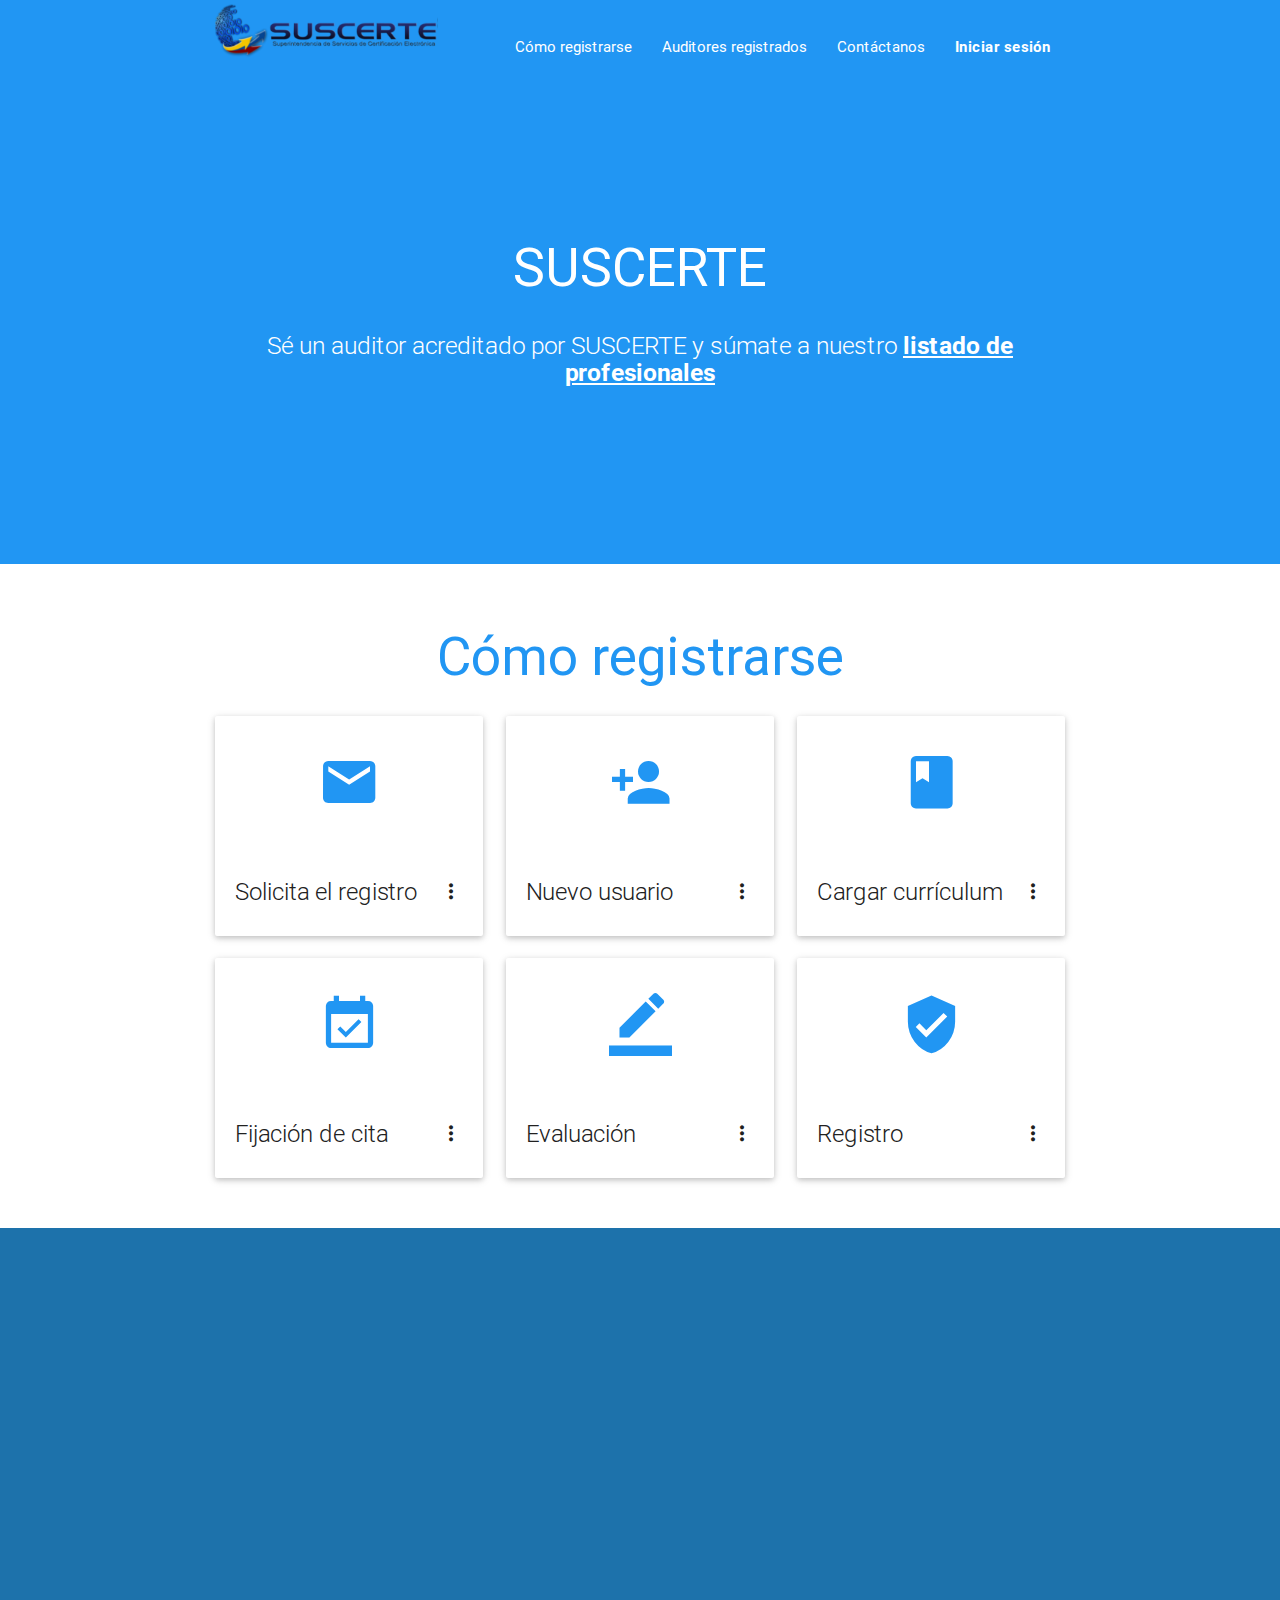
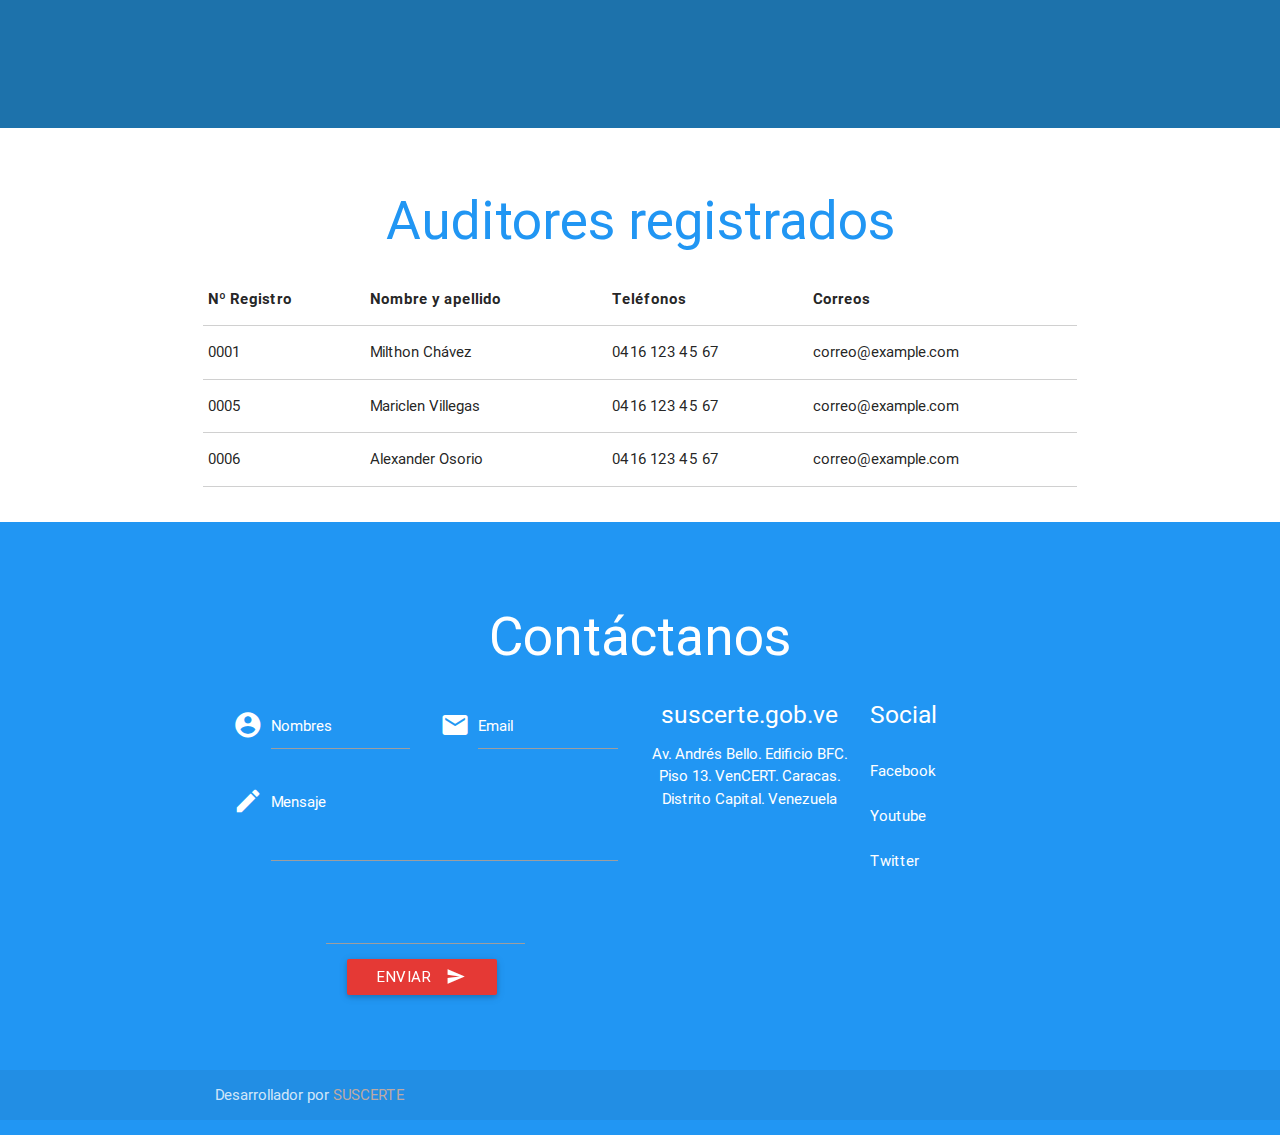
==== commit 805b9035: "Corrigiendo tamaños" ====
--- a/index.html
+++ b/index.html
@@ -14,10 +14,10 @@
 <body>
 
   <header>
-    <div class="navbar-fixed">
+    <div class="mobile-collapse">
       <nav class="blue">
         <div class="nav-wrapper container">
-          <a id="logo-container" href="index.html" class="brand-logo black-text"><img height=60px src="static/images/logo_suscerte.png"></a>
+          <a id="logo-container" href="index.html" class="brand-logo black-text"><img class="hide-on-small-only" height="60px" src="static/images/logo_suscerte.png"></a>
           <ul class="right hide-on-med-and-down section">
             <li><a href="#como_registrarse">Cómo registrarse</a></li>
             <li><a href="#auditores">Auditores registrados</a></li>
@@ -26,9 +26,9 @@
           </ul>
 
           <ul id="nav-mobile" class="side-nav blue darken-1">
-            <li><a href="#como_registrarse">Cómo registrarse</a></li>
-            <li><a href="#auditores">Auditores registrados</a></li>
-            <li><a href="#contacto">Contáctanos</a></li>
+            <li><a class="white-text"href="#como_registrarse">Cómo registrarse</a></li>
+            <li><a class="white-text"href="#auditores">Auditores registrados</a></li>
+            <li><a class="white-text"href="#contacto">Contáctanos</a></li>
             <li><a class="white-text" href="#"><b>Iniciar sesión</b></a></li>
           </ul>
           <a href="#" data-activates="nav-mobile" class="button-collapse"><i class="mdi-navigation-menu"></i></a>
@@ -40,7 +40,7 @@
   <main>
     <div class="parallax-container valign-wrapper">
         <div class="container">
-          <h1 class="header center white-text">SUSCERTE</h1>
+          <h2 class="header center white-text">SUSCERTE</h2>
           <div class="row center">
             <h5 class="header col s12 light white-text">Sé un auditor acreditado por SUSCERTE y súmate a nuestro <b><u><a class="white-text" href=#>listado de profesionales</a></u></b></h5>
           </div>
@@ -51,7 +51,7 @@
     <div class="container">
       <div class="section scrollspy" id="como_registrarse">
         <br />
-        <h1 class="center blue-text">Cómo registrarse</h1>
+        <h2 class="center blue-text">Cómo registrarse</h2>
         <!--   Icon Section   -->
         <div class="row">
           <div class="col s12 m6 l4">
@@ -156,9 +156,9 @@
 
 
     <div class="container">
-        <div class="section scrollspy" id="como_registrarse">
+        <div class="section scrollspy" id="auditores">
           <br />
-          <h1 class="center blue-text">Auditores registrados</h1>
+          <h2 class="center blue-text">Auditores registrados</h2>
           <!--   Icon Section   -->
           <div class="row">
             <table class="bordered responsive-table hoverable">
@@ -204,7 +204,7 @@
 <footer class="blue section scrollspy" id="contacto">
   <div class="container">
     <br /><br />
-    <h1 class="center white-text lighten-5">Contáctanos</h1>
+    <h2 class="center white-text lighten-5">Contáctanos</h2>
     <div class="row center">
       <div class="col l6 s12">
 
@@ -218,7 +218,7 @@
                   <div class="input-field col s6">
                       <i class="mdi-communication-email prefix white-text"></i>
                       <input id="icon_email" type="email" class="validate white-text">
-                      <label for="icon_email" class="white-text">Correo electrónico</label>
+                      <label for="icon_email" class="white-text">Email</label>
                   </div>
 
                   <div class="input-field col s12">
@@ -227,21 +227,21 @@
                       <label for="icon_prefix2" class="white-text">Mensaje</label>
                   </div>
 
-                  <div class="file-field input-field  col s5">
+                  <div class="file-field input field col s3">
                     <div class="btn blue">
                       <span>Currículum</span>
                       <input type="file">
                     </div>
                   </div>
 
-                  <div class="file-field input-field  col s7">
+                  <div class="file-field input-field  col s9">
                     <div class="file-path-wrapper">
                       <input class="file-path validate" type="text">
                     </div>
                   </div>
 
-                  <div class="col offset-s7 s5">
-                      <button class="btn waves-effect waves-light red darken-1" type="submit" name="action">Submit
+                  <div class="col s12">
+                      <button class="btn waves-effect waves-light red darken-1" type="submit" name="action">Enviar
                           <i class="mdi-content-send right white-text"></i>
                       </button>
                   </div>
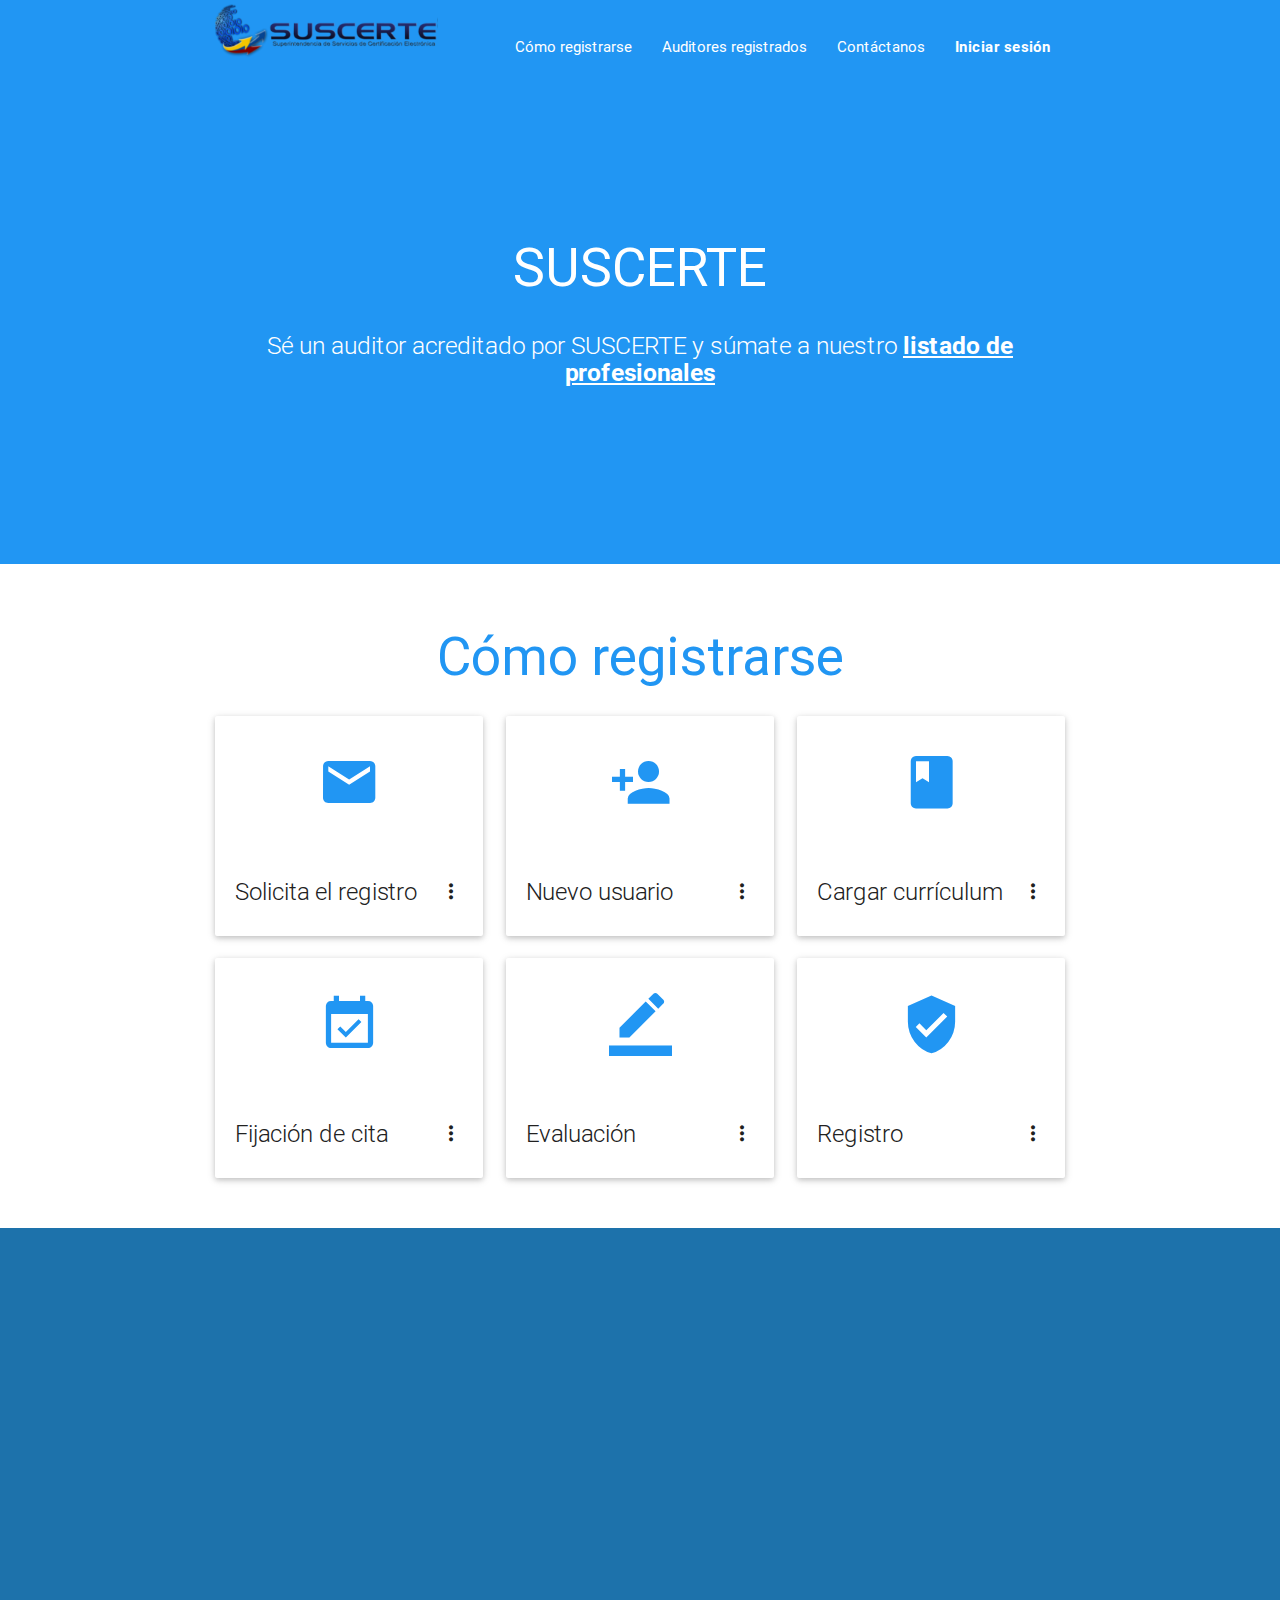
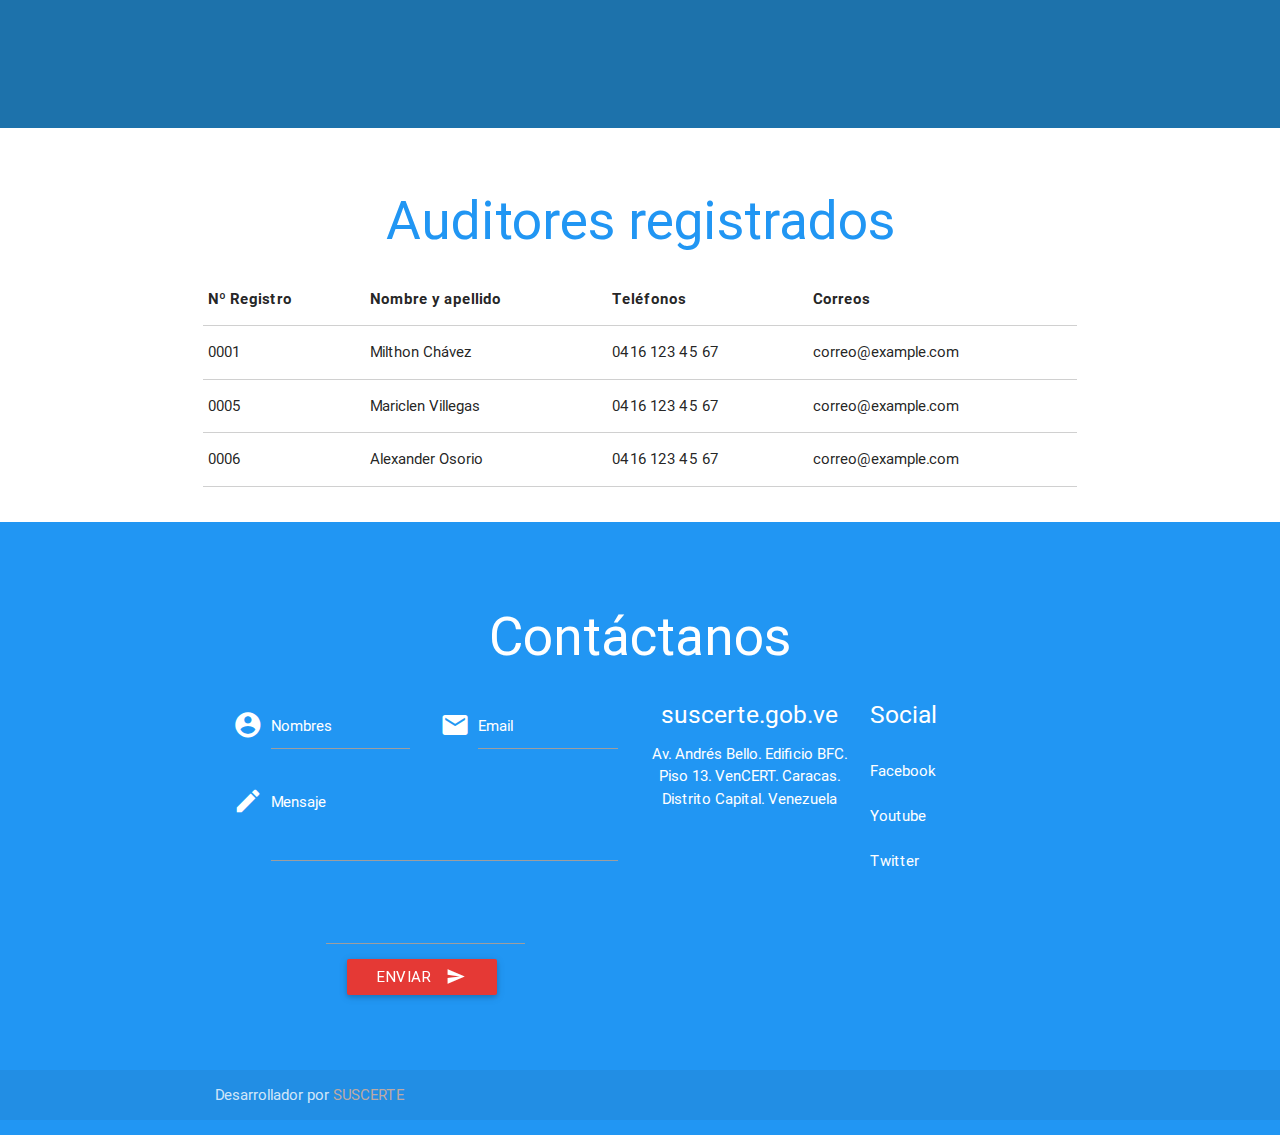
==== commit 98ceda25: "Añadiendole navbar estatico" ====
--- a/index.html
+++ b/index.html
@@ -14,7 +14,7 @@
 <body>
 
   <header>
-    <div class="mobile-collapse">
+    <div class="mobile-collapse navbar-fixed">
       <nav class="blue">
         <div class="nav-wrapper container">
           <a id="logo-container" href="index.html" class="brand-logo black-text"><img class="hide-on-small-only" height="60px" src="static/images/logo_suscerte.png"></a>
@@ -87,7 +87,7 @@
           <div class="col s12 m6 l4">
             <div class="card">
               <div class="card-image waves-effect waves-block waves-light">
-              <h1 class="center blue-text"><i class="mdi-action-book"></i></h1>
+                <h1 class="center blue-text"><i class="mdi-action-book"></i></h1>
               </div>
               <div class="card-content">
                 <span class="card-title activator grey-text text-darken-4">Cargar currículum <i class="mdi-navigation-more-vert right"></i></span>
